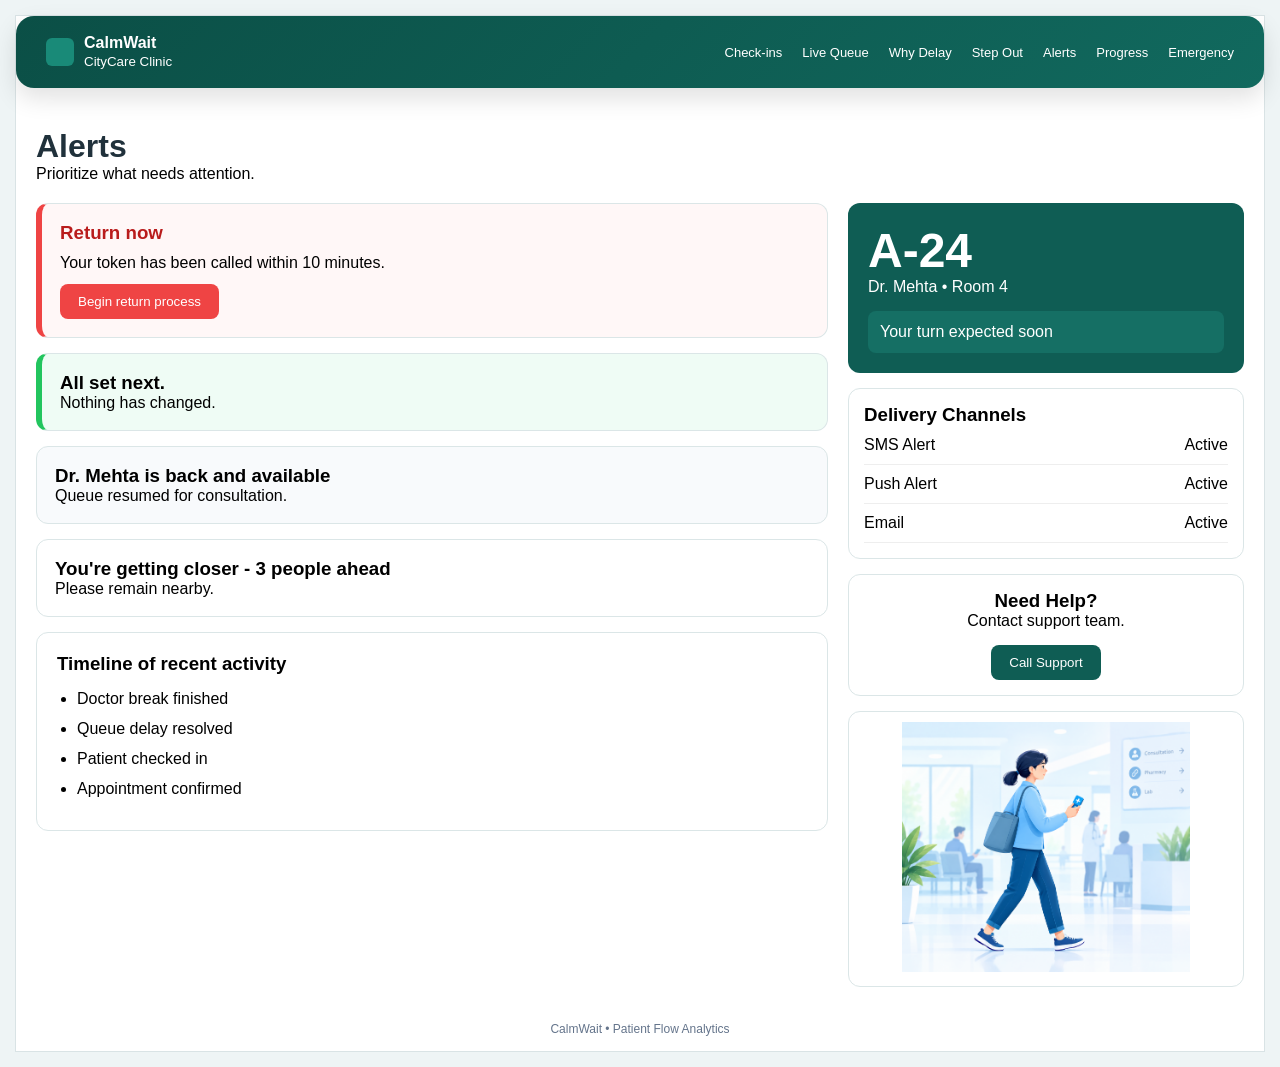
==== Alert-page.html @ 299ab8e3 "Created Alert-page.html with a lots of feature" ====
<!DOCTYPE html>
<html lang="en">

<head>
    <meta charset="UTF-8">
    <meta name="viewport" content="width=device-width, initial-scale=1.0">
    <title>CalmWait Alerts</title>

    <style>
        * {
            margin: 0;
            padding: 0;
            box-sizing: border-box;
            font-family: Inter, sans-serif;
        }

        body {
            background: #eef4f5;
            padding: 15px;
        }

        .dashboard {
            max-width: 1400px;
            margin: auto;
            background: white;
            border: 1px solid #d9e3e5;
        }

        .navbar {
            background: #0f5d54;
            color: white;
            padding: 14px 20px;
            display: flex;
            justify-content: space-between;
            align-items: center;
        }

        .logo {
            display: flex;
            gap: 10px;
            align-items: center;
        }

        .logo-box {
            width: 28px;
            height: 28px;
            background: #198a78;
            border-radius: 6px;
        }

        .nav-links {
            display: flex;
            gap: 20px;
            font-size: 13px;
        }

        .nav-links a {
            color: white;
            text-decoration: none;
        }

        .content {
            padding: 20px;
        }

        .header {
            margin-bottom: 20px;
        }

        .header h1 {
            font-size: 32px;
            color: #20313b;
        }

        .layout {
            display: grid;
            grid-template-columns: 2fr 1fr;
            gap: 20px;
        }

        .left-column {
            display: flex;
            flex-direction: column;
            gap: 15px;
        }

        .card {
            background: white;
            border: 1px solid #dbe6e7;
            border-radius: 12px;
            padding: 18px;
        }

        .alert-card {
            border-left: 6px solid #ef4444;
            background: #fff7f7;
        }

        .alert-card h3 {
            color: #b91c1c;
            margin-bottom: 10px;
        }

        .alert-btn {
            background: #ef4444;
            border: none;
            color: white;
            padding: 10px 18px;
            border-radius: 8px;
            margin-top: 12px;
            cursor: pointer;
        }

        .success-card {
            background: #effcf5;
            border-left: 6px solid #22c55e;
        }

        .info-card {
            background: #f8fafc;
        }

        .timeline {
            border: 1px solid #dbe6e7;
            padding: 20px;
            border-radius: 12px;
        }

        .timeline ul {
            margin-left: 20px;
            margin-top: 15px;
        }

        .timeline li {
            margin-bottom: 12px;
        }

        .right-column {
            display: flex;
            flex-direction: column;
            gap: 15px;
        }

        .token-card {
            background: #0f5d54;
            color: white;
            border-radius: 12px;
            padding: 20px;
        }

        .token-card h2 {
            font-size: 48px;
        }

        .token-status {
            background: #156f64;
            padding: 12px;
            margin-top: 15px;
            border-radius: 8px;
        }

        .side-card {
            background: white;
            border: 1px solid #dbe6e7;
            border-radius: 12px;
            padding: 15px;
        }

        .channel {
            display: flex;
            justify-content: space-between;
            padding: 10px 0;
            border-bottom: 1px solid #eee;
        }

        .help {
            text-align: center;
        }

        .help button {
            margin-top: 15px;
            padding: 10px 18px;
            background: #0f5d54;
            border: none;
            color: white;
            border-radius: 8px;
            cursor: pointer;
        }

        .illustration {
            padding: 10px;
            text-align: center;
        }

        .illustration img {
            width: 100%;
            max-height: 250px;
            object-fit: contain;
        }

        .footer {
            padding: 15px;
            text-align: center;
            font-size: 12px;
            color: #64748b;
        }

        @media(max-width:900px) {

            .layout {
                grid-template-columns: 1fr;
            }

            .navbar {
                flex-direction: column;
                gap: 10px;
                align-items: flex-start;
            }

            .nav-links {
                flex-wrap: wrap;
            }

        }

        .navbar {
            background: linear-gradient(135deg,
                    #0b4f46,
                    #11695e);
            padding: 18px 30px;
            display: flex;
            justify-content: space-between;
            align-items: center;
            border-radius: 18px;
            box-shadow: 0 10px 25px rgba(0, 0, 0, .12);
            margin-bottom: 20px;
        }

        .logo-section {
            display: flex;
            align-items: center;
            gap: 14px;
        }

        .logo-icon {
            width: 48px;
            height: 48px;
            background: #1ca08c;
            border-radius: 14px;
            display: flex;
            justify-content: center;
            align-items: center;
            font-size: 22px;
        }

        .logo-text h2 {
            color: white;
            font-size: 22px;
            margin-bottom: 2px;
        }

        .logo-text p {
            color: #cfe9e4;
            font-size: 12px;
        }

        .nav-menu {
            display: flex;
            gap: 12px;
            list-style: none;
        }

        .nav-menu a {
            text-decoration: none;
            color: white;
            padding: 10px 18px;
            border-radius: 10px;
            font-size: 14px;
            transition: .3s;
        }

        .nav-menu a:hover {
            background: rgba(255, 255, 255, .12);
        }

        .nav-menu .active {
            background: white;
            color: #0b4f46;
            font-weight: 600;
        }

        @media(max-width:900px) {

            .navbar {
                flex-direction: column;
                gap: 20px;
            }

            .nav-menu {
                flex-wrap: wrap;
                justify-content: center;
            }

        }
    </style>

</head>

<body>

    <div class="dashboard">

        <div class="navbar">

            <div class="logo">
                <div class="logo-box"></div>
                <div>
                    <strong>CalmWait</strong><br>
                    <small>CityCare Clinic</small>
                </div>
            </div>

            <div class="nav-links">
                <a href="#">Check-ins</a>
                <a href="#">Live Queue</a>
                <a href="#">Why Delay</a>
                <a href="#">Step Out</a>
                <a href="#">Alerts</a>
                <a href="#">Progress</a>
                <a href="#">Emergency</a>
            </div>

        </div>

        <div class="content">

            <div class="header">
                <h1>Alerts</h1>
                <p>Prioritize what needs attention.</p>
            </div>

            <div class="layout">

                <div class="left-column">

                    <div class="card alert-card">
                        <h3>Return now</h3>
                        <p>Your token has been called within 10 minutes.</p>
                        <button class="alert-btn">Begin return process</button>
                    </div>

                    <div class="card success-card">
                        <h3>All set next.</h3>
                        <p>Nothing has changed.</p>
                    </div>

                    <div class="card info-card">
                        <h3>Dr. Mehta is back and available</h3>
                        <p>Queue resumed for consultation.</p>
                    </div>

                    <div class="card">
                        <h3>You're getting closer - 3 people ahead</h3>
                        <p>Please remain nearby.</p>
                    </div>

                    <div class="timeline">
                        <h3>Timeline of recent activity</h3>
                        <ul>
                            <li>Doctor break finished</li>
                            <li>Queue delay resolved</li>
                            <li>Patient checked in</li>
                            <li>Appointment confirmed</li>
                        </ul>
                    </div>

                </div>

                <div class="right-column">

                    <div class="token-card">
                        <h2>A-24</h2>
                        <p>Dr. Mehta • Room 4</p>

                        <div class="token-status">
                            Your turn expected soon
                        </div>
                    </div>

                    <div class="side-card">
                        <h3>Delivery Channels</h3>

                        <div class="channel">
                            <span>SMS Alert</span>
                            <span>Active</span>
                        </div>

                        <div class="channel">
                            <span>Push Alert</span>
                            <span>Active</span>
                        </div>

                        <div class="channel">
                            <span>Email</span>
                            <span>Active</span>
                        </div>

                    </div>

                    <div class="side-card help">
                        <h3>Need Help?</h3>
                        <p>Contact support team.</p>
                        <button>Call Support</button>
                    </div>

                    <div class="side-card illustration">
                        <img src="girl.png" alt="Support Illustration">
                    </div>

                </div>

            </div>

        </div>

        <div class="footer">
            CalmWait • Patient Flow Analytics
        </div>

    </div>

</body>

</html>
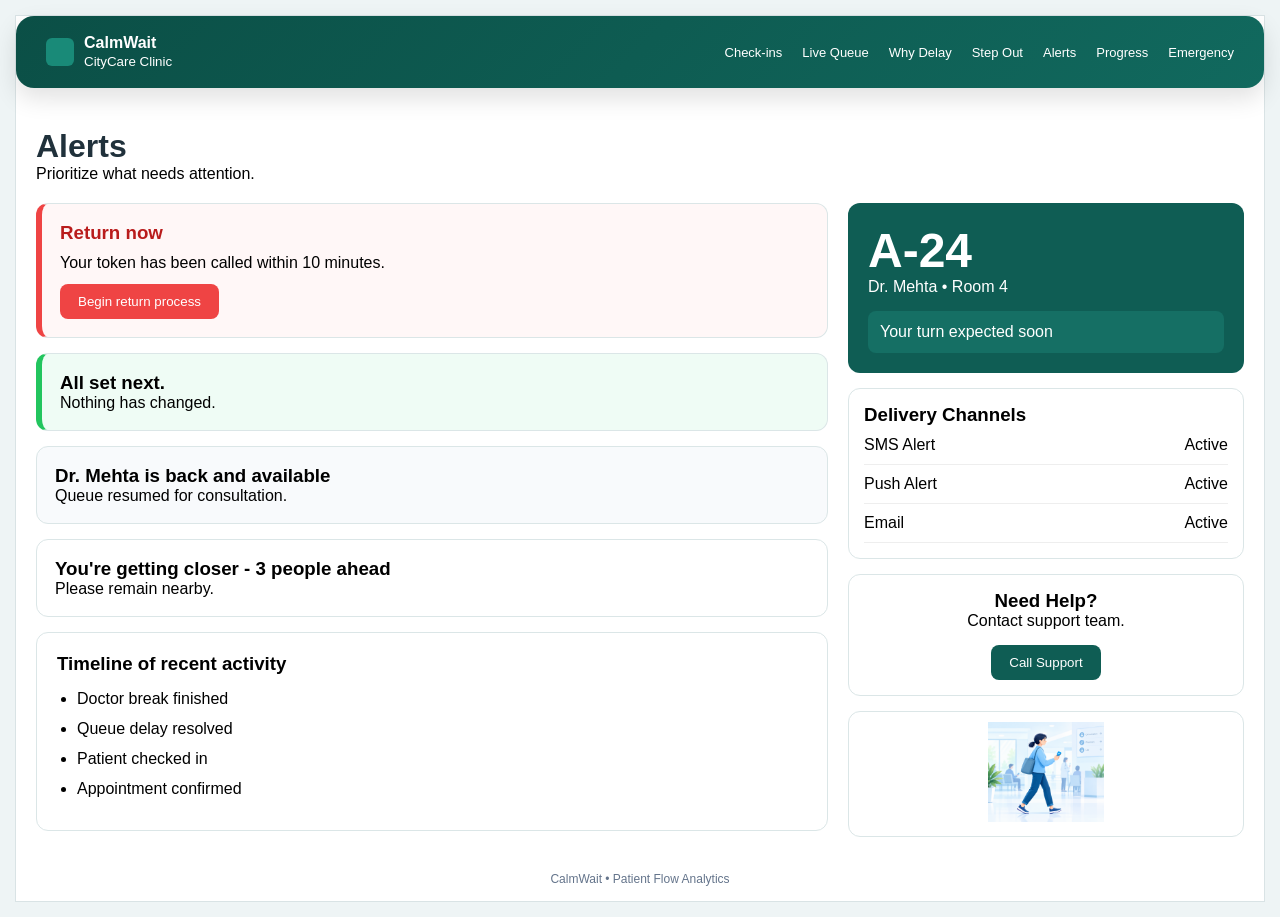
==== commit d2fadd3c: "Separate CSS file and improve HTML layout" ====
--- a/Alert-page.html
+++ b/Alert-page.html
@@ -5,304 +5,7 @@
     <meta charset="UTF-8">
     <meta name="viewport" content="width=device-width, initial-scale=1.0">
     <title>CalmWait Alerts</title>
-
-    <style>
-        * {
-            margin: 0;
-            padding: 0;
-            box-sizing: border-box;
-            font-family: Inter, sans-serif;
-        }
-
-        body {
-            background: #eef4f5;
-            padding: 15px;
-        }
-
-        .dashboard {
-            max-width: 1400px;
-            margin: auto;
-            background: white;
-            border: 1px solid #d9e3e5;
-        }
-
-        .navbar {
-            background: #0f5d54;
-            color: white;
-            padding: 14px 20px;
-            display: flex;
-            justify-content: space-between;
-            align-items: center;
-        }
-
-        .logo {
-            display: flex;
-            gap: 10px;
-            align-items: center;
-        }
-
-        .logo-box {
-            width: 28px;
-            height: 28px;
-            background: #198a78;
-            border-radius: 6px;
-        }
-
-        .nav-links {
-            display: flex;
-            gap: 20px;
-            font-size: 13px;
-        }
-
-        .nav-links a {
-            color: white;
-            text-decoration: none;
-        }
-
-        .content {
-            padding: 20px;
-        }
-
-        .header {
-            margin-bottom: 20px;
-        }
-
-        .header h1 {
-            font-size: 32px;
-            color: #20313b;
-        }
-
-        .layout {
-            display: grid;
-            grid-template-columns: 2fr 1fr;
-            gap: 20px;
-        }
-
-        .left-column {
-            display: flex;
-            flex-direction: column;
-            gap: 15px;
-        }
-
-        .card {
-            background: white;
-            border: 1px solid #dbe6e7;
-            border-radius: 12px;
-            padding: 18px;
-        }
-
-        .alert-card {
-            border-left: 6px solid #ef4444;
-            background: #fff7f7;
-        }
-
-        .alert-card h3 {
-            color: #b91c1c;
-            margin-bottom: 10px;
-        }
-
-        .alert-btn {
-            background: #ef4444;
-            border: none;
-            color: white;
-            padding: 10px 18px;
-            border-radius: 8px;
-            margin-top: 12px;
-            cursor: pointer;
-        }
-
-        .success-card {
-            background: #effcf5;
-            border-left: 6px solid #22c55e;
-        }
-
-        .info-card {
-            background: #f8fafc;
-        }
-
-        .timeline {
-            border: 1px solid #dbe6e7;
-            padding: 20px;
-            border-radius: 12px;
-        }
-
-        .timeline ul {
-            margin-left: 20px;
-            margin-top: 15px;
-        }
-
-        .timeline li {
-            margin-bottom: 12px;
-        }
-
-        .right-column {
-            display: flex;
-            flex-direction: column;
-            gap: 15px;
-        }
-
-        .token-card {
-            background: #0f5d54;
-            color: white;
-            border-radius: 12px;
-            padding: 20px;
-        }
-
-        .token-card h2 {
-            font-size: 48px;
-        }
-
-        .token-status {
-            background: #156f64;
-            padding: 12px;
-            margin-top: 15px;
-            border-radius: 8px;
-        }
-
-        .side-card {
-            background: white;
-            border: 1px solid #dbe6e7;
-            border-radius: 12px;
-            padding: 15px;
-        }
-
-        .channel {
-            display: flex;
-            justify-content: space-between;
-            padding: 10px 0;
-            border-bottom: 1px solid #eee;
-        }
-
-        .help {
-            text-align: center;
-        }
-
-        .help button {
-            margin-top: 15px;
-            padding: 10px 18px;
-            background: #0f5d54;
-            border: none;
-            color: white;
-            border-radius: 8px;
-            cursor: pointer;
-        }
-
-        .illustration {
-            padding: 10px;
-            text-align: center;
-        }
-
-        .illustration img {
-            width: 100%;
-            max-height: 250px;
-            object-fit: contain;
-        }
-
-        .footer {
-            padding: 15px;
-            text-align: center;
-            font-size: 12px;
-            color: #64748b;
-        }
-
-        @media(max-width:900px) {
-
-            .layout {
-                grid-template-columns: 1fr;
-            }
-
-            .navbar {
-                flex-direction: column;
-                gap: 10px;
-                align-items: flex-start;
-            }
-
-            .nav-links {
-                flex-wrap: wrap;
-            }
-
-        }
-
-        .navbar {
-            background: linear-gradient(135deg,
-                    #0b4f46,
-                    #11695e);
-            padding: 18px 30px;
-            display: flex;
-            justify-content: space-between;
-            align-items: center;
-            border-radius: 18px;
-            box-shadow: 0 10px 25px rgba(0, 0, 0, .12);
-            margin-bottom: 20px;
-        }
-
-        .logo-section {
-            display: flex;
-            align-items: center;
-            gap: 14px;
-        }
-
-        .logo-icon {
-            width: 48px;
-            height: 48px;
-            background: #1ca08c;
-            border-radius: 14px;
-            display: flex;
-            justify-content: center;
-            align-items: center;
-            font-size: 22px;
-        }
-
-        .logo-text h2 {
-            color: white;
-            font-size: 22px;
-            margin-bottom: 2px;
-        }
-
-        .logo-text p {
-            color: #cfe9e4;
-            font-size: 12px;
-        }
-
-        .nav-menu {
-            display: flex;
-            gap: 12px;
-            list-style: none;
-        }
-
-        .nav-menu a {
-            text-decoration: none;
-            color: white;
-            padding: 10px 18px;
-            border-radius: 10px;
-            font-size: 14px;
-            transition: .3s;
-        }
-
-        .nav-menu a:hover {
-            background: rgba(255, 255, 255, .12);
-        }
-
-        .nav-menu .active {
-            background: white;
-            color: #0b4f46;
-            font-weight: 600;
-        }
-
-        @media(max-width:900px) {
-
-            .navbar {
-                flex-direction: column;
-                gap: 20px;
-            }
-
-            .nav-menu {
-                flex-wrap: wrap;
-                justify-content: center;
-            }
-
-        }
-    </style>
+    <link rel="stylesheet" href="Alert.css">
 
 </head>
 
@@ -414,7 +117,7 @@
                     </div>
 
                     <div class="side-card illustration">
-                        <img src="girl.png" alt="Support Illustration">
+                        <img src="girl.png" alt="Support Illustration" height="100" width="500">
                     </div>
 
                 </div>
--- a/Alert.css
+++ b/Alert.css
@@ -0,0 +1,295 @@
+      * {
+          margin: 0;
+          padding: 0;
+          box-sizing: border-box;
+          font-family: Inter, sans-serif;
+      }
+
+      body {
+          background: #eef4f5;
+          padding: 15px;
+      }
+
+      .dashboard {
+          max-width: 1400px;
+          margin: auto;
+          background: white;
+          border: 1px solid #d9e3e5;
+      }
+
+      .navbar {
+          background: #0f5d54;
+          color: white;
+          padding: 14px 20px;
+          display: flex;
+          justify-content: space-between;
+          align-items: center;
+      }
+
+      .logo {
+          display: flex;
+          gap: 10px;
+          align-items: center;
+      }
+
+      .logo-box {
+          width: 28px;
+          height: 28px;
+          background: #198a78;
+          border-radius: 6px;
+      }
+
+      .nav-links {
+          display: flex;
+          gap: 20px;
+          font-size: 13px;
+      }
+
+      .nav-links a {
+          color: white;
+          text-decoration: none;
+      }
+
+      .content {
+          padding: 20px;
+      }
+
+      .header {
+          margin-bottom: 20px;
+      }
+
+      .header h1 {
+          font-size: 32px;
+          color: #20313b;
+      }
+
+      .layout {
+          display: grid;
+          grid-template-columns: 2fr 1fr;
+          gap: 20px;
+      }
+
+      .left-column {
+          display: flex;
+          flex-direction: column;
+          gap: 15px;
+      }
+
+      .card {
+          background: white;
+          border: 1px solid #dbe6e7;
+          border-radius: 12px;
+          padding: 18px;
+      }
+
+      .alert-card {
+          border-left: 6px solid #ef4444;
+          background: #fff7f7;
+      }
+
+      .alert-card h3 {
+          color: #b91c1c;
+          margin-bottom: 10px;
+      }
+
+      .alert-btn {
+          background: #ef4444;
+          border: none;
+          color: white;
+          padding: 10px 18px;
+          border-radius: 8px;
+          margin-top: 12px;
+          cursor: pointer;
+      }
+
+      .success-card {
+          background: #effcf5;
+          border-left: 6px solid #22c55e;
+      }
+
+      .info-card {
+          background: #f8fafc;
+      }
+
+      .timeline {
+          border: 1px solid #dbe6e7;
+          padding: 20px;
+          border-radius: 12px;
+      }
+
+      .timeline ul {
+          margin-left: 20px;
+          margin-top: 15px;
+      }
+
+      .timeline li {
+          margin-bottom: 12px;
+      }
+
+      .right-column {
+          display: flex;
+          flex-direction: column;
+          gap: 15px;
+      }
+
+      .token-card {
+          background: #0f5d54;
+          color: white;
+          border-radius: 12px;
+          padding: 20px;
+      }
+
+      .token-card h2 {
+          font-size: 48px;
+      }
+
+      .token-status {
+          background: #156f64;
+          padding: 12px;
+          margin-top: 15px;
+          border-radius: 8px;
+      }
+
+      .side-card {
+          background: white;
+          border: 1px solid #dbe6e7;
+          border-radius: 12px;
+          padding: 15px;
+      }
+
+      .channel {
+          display: flex;
+          justify-content: space-between;
+          padding: 10px 0;
+          border-bottom: 1px solid #eee;
+      }
+
+      .help {
+          text-align: center;
+      }
+
+      .help button {
+          margin-top: 15px;
+          padding: 10px 18px;
+          background: #0f5d54;
+          border: none;
+          color: white;
+          border-radius: 8px;
+          cursor: pointer;
+      }
+
+      .illustration {
+          padding: 10px;
+          text-align: center;
+      }
+
+      .illustration img {
+          width: 100%;
+          max-height: 250px;
+          object-fit: contain;
+      }
+
+      .footer {
+          padding: 15px;
+          text-align: center;
+          font-size: 12px;
+          color: #64748b;
+      }
+
+      @media(max-width:900px) {
+
+          .layout {
+              grid-template-columns: 1fr;
+          }
+
+          .navbar {
+              flex-direction: column;
+              gap: 10px;
+              align-items: flex-start;
+          }
+
+          .nav-links {
+              flex-wrap: wrap;
+          }
+
+      }
+
+      .navbar {
+          background: linear-gradient(135deg,
+                  #0b4f46,
+                  #11695e);
+          padding: 18px 30px;
+          display: flex;
+          justify-content: space-between;
+          align-items: center;
+          border-radius: 18px;
+          box-shadow: 0 10px 25px rgba(0, 0, 0, .12);
+          margin-bottom: 20px;
+      }
+
+      .logo-section {
+          display: flex;
+          align-items: center;
+          gap: 14px;
+      }
+
+      .logo-icon {
+          width: 48px;
+          height: 48px;
+          background: #1ca08c;
+          border-radius: 14px;
+          display: flex;
+          justify-content: center;
+          align-items: center;
+          font-size: 22px;
+      }
+
+      .logo-text h2 {
+          color: white;
+          font-size: 22px;
+          margin-bottom: 2px;
+      }
+
+      .logo-text p {
+          color: #cfe9e4;
+          font-size: 12px;
+      }
+
+      .nav-menu {
+          display: flex;
+          gap: 12px;
+          list-style: none;
+      }
+
+      .nav-menu a {
+          text-decoration: none;
+          color: white;
+          padding: 10px 18px;
+          border-radius: 10px;
+          font-size: 14px;
+          transition: .3s;
+      }
+
+      .nav-menu a:hover {
+          background: rgba(255, 255, 255, .12);
+      }
+
+      .nav-menu .active {
+          background: white;
+          color: #0b4f46;
+          font-weight: 600;
+      }
+
+      @media(max-width:900px) {
+
+          .navbar {
+              flex-direction: column;
+              gap: 20px;
+          }
+
+          .nav-menu {
+              flex-wrap: wrap;
+              justify-content: center;
+          }
+
+      }
